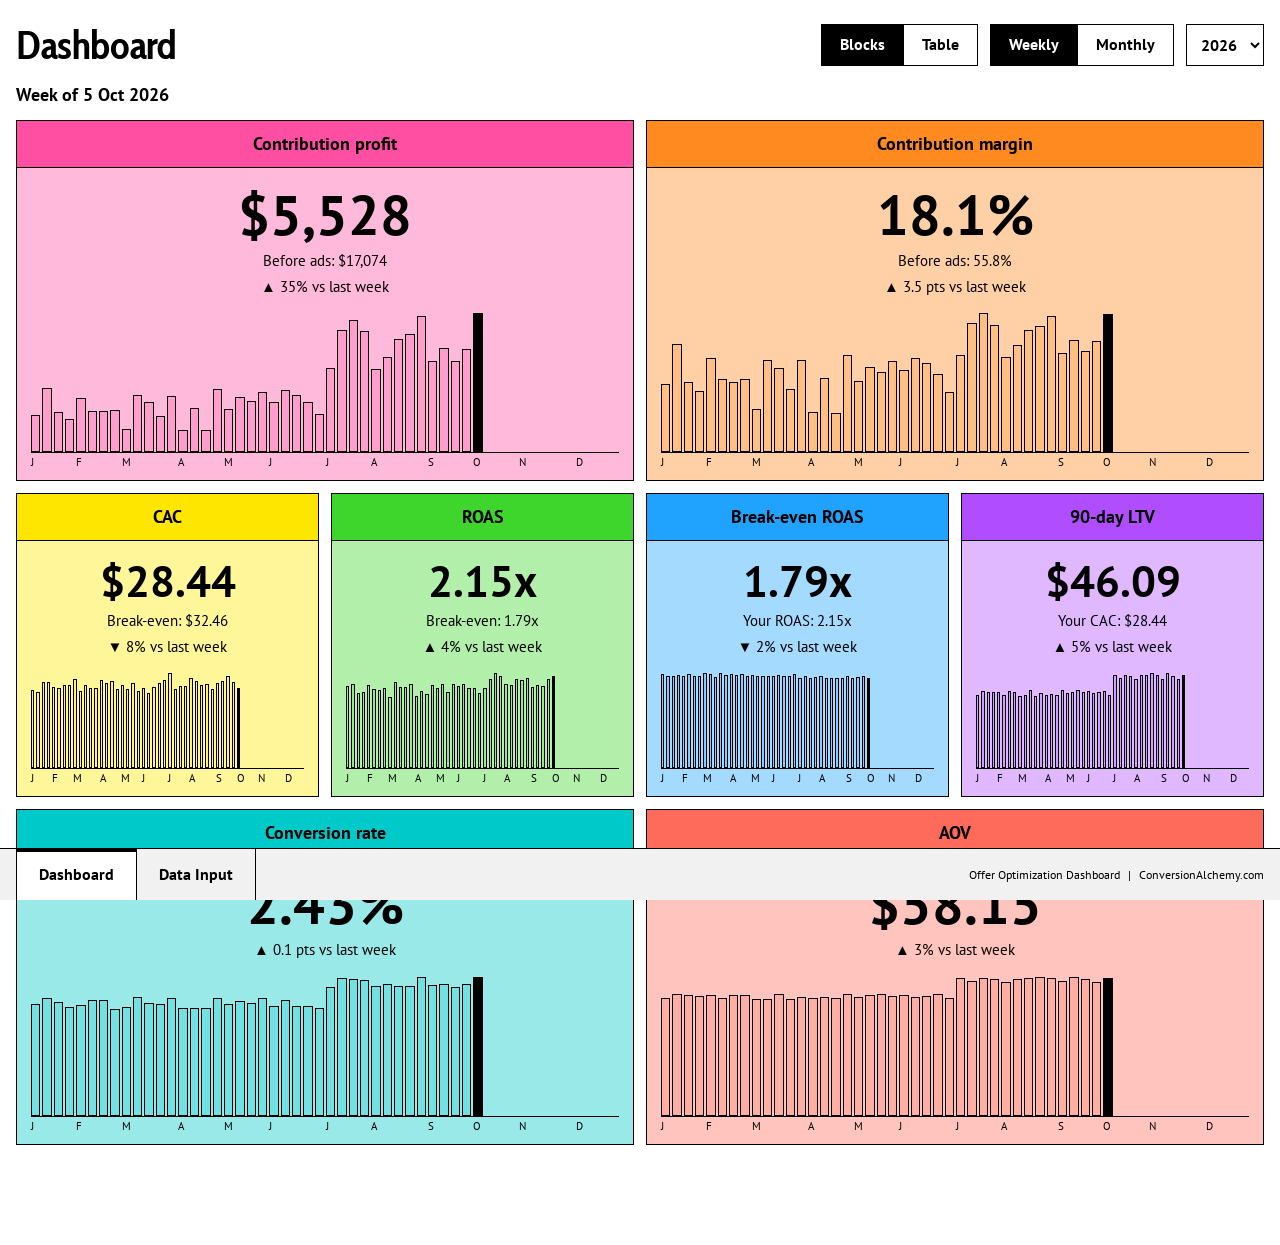
==== index.html @ a654dc60 "Add Offer Optimization Dashboard Dashboard and Data Input sheets for the six offer numbers, with Pas" ====
<!doctype html>
<html lang="en">
<head>
  <meta charset="utf-8">
  <meta name="viewport" content="width=device-width, initial-scale=1, viewport-fit=cover">
  <meta name="description" content="Track the six numbers that tell you whether your offer is working. Runs entirely in your browser.">
  <title>Offer Optimization Dashboard</title>
<link rel="preconnect" href="https://fonts.googleapis.com">
<link rel="preconnect" href="https://fonts.gstatic.com" crossorigin>
<link href="https://fonts.googleapis.com/css2?family=Cabin+Condensed:wght@700&family=PT+Sans:wght@400;700&display=swap" rel="stylesheet">
  <link rel="stylesheet" href="styles.css">
</head>
<body>

  <main>
    <section id="viewDashboard" class="view" role="tabpanel" aria-labelledby="tab-dashboard">
      <div class="page-head">
        <h2 class="page-title">Dashboard</h2>
        <div class="controls">
          <div class="segmented" role="group" aria-label="Layout">
            <button type="button" id="layoutBlocks" aria-pressed="true">Blocks</button>
            <button type="button" id="layoutTable" aria-pressed="false">Table</button>
          </div>
          <div class="segmented" role="group" aria-label="Show weeks or months">
            <button type="button" id="modeWeek" aria-pressed="true">Weekly</button>
            <button type="button" id="modeMonth" aria-pressed="false">Monthly</button>
          </div>
          <label><span class="visually-label">Year</span><select class="year-select" id="yearSelect"></select></label>
        </div>
      </div>
      <p class="period" id="periodLabel"></p>
      <div class="tiles" id="tiles"></div>
      <div class="scroll" id="monthWrap" hidden><table class="lanes" id="monthTable"></table></div>
      <div class="scroll" id="weekWrap" hidden><table class="lanes weeks" id="weekTable"></table></div>
      <div class="empty-state" id="emptyDash" hidden>No data. Add data in Data Input.</div>
    </section>

    <section id="viewInputs" class="view" role="tabpanel" aria-labelledby="tab-inputs" hidden>
      <div class="page-head">
        <h2 class="page-title">Data Input</h2>
        <div class="head-actions">
          <button class="secondary-button head-button" id="openDrive" type="button"><svg class="icon" viewBox="0 0 87.3 78" aria-hidden="true" focusable="false"><path d="m6.6 66.85 3.85 6.65c.8 1.4 1.95 2.5 3.3 3.3l13.75-23.8h-27.5c0 1.55.4 3.1 1.2 4.5z" fill="#0066da"/><path d="m43.65 25-13.75-23.8c-1.35.8-2.5 1.9-3.3 3.3l-25.4 44a9.06 9.06 0 0 0 -1.2 4.5h27.5z" fill="#00ac47"/><path d="m73.55 76.8c1.35-.8 2.5-1.9 3.3-3.3l1.6-2.75 7.65-13.25c.8-1.4 1.2-2.95 1.2-4.5h-27.502l5.852 11.5z" fill="#ea4335"/><path d="m43.65 25 13.75-23.8c-1.35-.8-2.9-1.2-4.5-1.2h-18.5c-1.6 0-3.15.45-4.5 1.2z" fill="#00832d"/><path d="m59.8 53h-32.3l-13.75 23.8c1.35.8 2.9 1.2 4.5 1.2h50.8c1.6 0 3.15-.45 4.5-1.2z" fill="#2684fc"/><path d="m73.4 26.5-12.7-22c-.8-1.4-1.95-2.5-3.3-3.3l-13.75 23.8 16.15 28h27.45c0-1.55-.4-3.1-1.2-4.5z" fill="#ffba00"/></svg><span>Save to Google Drive</span></button>
          <button class="primary-button head-button" id="openPaste" type="button">Paste From AI</button>
        </div>
      </div>
      <div class="sheet" id="sheet"><table class="inputs" id="inputTable"></table></div>
    </section>
  </main>

  <nav class="sheet-tabs" aria-label="Sheets">
    <div class="tab-list" role="tablist">
      <button type="button" role="tab" id="tab-dashboard" data-view="dashboard" aria-controls="viewDashboard">Dashboard</button>
      <button type="button" role="tab" id="tab-inputs" data-view="inputs" aria-controls="viewInputs">Data Input</button>
    </div>
    <div class="bar-right">
      <button class="text-link drive-status" id="driveStatus" type="button" hidden></button>
      <p class="brand"><span class="brand-title">Offer Optimization Dashboard</span><span class="brand-sep" aria-hidden="true">|</span><a class="text-logo" href="https://conversionalchemy.com" target="_blank" rel="noopener">ConversionAlchemy.com</a></p>
    </div>
  </nav>

  <dialog id="pasteDialog" aria-label="Paste from AI">
    <textarea id="pasteInput" rows="14" aria-label="Weekly numbers" spellcheck="false"></textarea>
    <p class="paste-error" id="pasteError" hidden></p>
    <div class="dialog-actions">
      <button class="secondary-button" id="copyPrompt" type="button">Copy Instructions For AI</button>
      <button class="text-link load-example" type="button">Load Example Data</button>
      <button class="text-link" id="resetAll" type="button">Clear All Data</button>
      <span class="dialog-spacer"></span>
      <button class="secondary-button" id="closePaste" type="button">Cancel</button>
      <button class="primary-button" id="applyPaste" type="button">Fill Weeks</button>
    </div>
  </dialog>

  <dialog id="driveDialog" aria-labelledby="driveTitle">
    <h3 class="dialog-title" id="driveTitle">Google Drive</h3>
    <p class="drive-note" id="driveSetup" hidden>Google Drive saving switches on once this tool is live on its own website and connected to Google.</p>
    <div id="driveSignedOut" hidden>
      <button class="primary-button" id="driveConnect" type="button">Connect Google Drive</button>
    </div>
    <div class="drive-in" id="driveSignedIn" hidden>
      <div class="drive-save">
        <label class="drive-name"><span>File name</span><input id="driveName" type="text" maxlength="80"></label>
        <button class="primary-button" id="driveSave" type="button">Save</button>
      </div>
      <p class="drive-list-title">Your dashboards</p>
      <ul class="drive-list" id="driveList"></ul>
    </div>
    <p class="paste-error" id="driveError" hidden></p>
    <div class="dialog-actions">
      <button class="text-link" id="driveDisconnect" type="button" hidden>Disconnect</button>
      <span class="dialog-spacer"></span>
      <button class="secondary-button" id="closeDrive" type="button">Close</button>
    </div>
  </dialog>

  <div class="toast" id="toast" role="status" aria-live="polite" hidden></div>
  <script src="app.js"></script>
</body>
</html>
---- styles.css ----
/* Layout: one wide sheet with a Google Sheets style tab bar fixed to the bottom. Sharp cells, black strokes, colour per metric. */
:root {
  --black: #000000;
  --white: #ffffff;
  --rule: #000000;
  --tabbar: #f1f1f1;
  --faint: #f6f6f6;
  --display: "Cabin Condensed", "Arial Narrow", Arial, sans-serif;
  --body: "PT Sans", Arial, sans-serif;
  --mono: "SFMono-Regular", Consolas, "Liberation Mono", Menlo, monospace;
  --bar-h: 52px;
  color-scheme: light;
}

/* metric colours, matching the six-numbers graphic */
.m-cp { --c: #ff4fa3; }
.m-cm { --c: #ff8a1f; }
.m-cac { --c: #ffe600; }
.m-becac { --c: #fff27a; }
.m-roas { --c: #3ed62c; }
.m-beroas { --c: #1fa3ff; }
.m-ltv { --c: #b04dff; }
.m-cvr { --c: #00c9c9; }
.m-aov { --c: #ff6b5a; }

* { box-sizing: border-box; border-radius: 0; }
html { background: var(--white); }
body {
  margin: 0;
  background: var(--white);
  color: var(--black);
  font-family: var(--body);
  font-size: 16px;
  line-height: 1.45;
}
body { padding-bottom: calc(var(--bar-h) + env(safe-area-inset-bottom, 0px)); }
body.dialog-open { overflow: hidden; }
button, input, textarea, select { color: var(--black); font: inherit; }
button { cursor: pointer; }
[hidden] { display: none !important; }
p { margin: 0; }

main { width: 100%; max-width: 1400px; margin: 0 auto; display: grid; gap: 28px; padding-block: 24px 48px; padding-left: max(16px, env(safe-area-inset-left, 0px)); padding-right: max(16px, env(safe-area-inset-right, 0px)); }
body.on-inputs main { max-width: none; padding-block: 20px 0; }

/* ---------- page heads ---------- */
.page-head { display: flex; flex-wrap: wrap; align-items: center; justify-content: space-between; gap: 12px; min-height: 42px; margin-bottom: 16px; }
.page-title { margin: 0; font-family: var(--display); font-size: 40px; font-weight: 700; letter-spacing: -0.01em; line-height: 1; }
.head-actions { display: flex; gap: 10px; }
.head-button { display: inline-flex; align-items: center; justify-content: center; gap: 8px; height: 42px; padding: 0 22px; font-weight: 700; line-height: 1; }

/* ---------- sheet tabs, pinned to the bottom ---------- */
.sheet-tabs {
  position: fixed; left: 0; right: 0; bottom: 0; z-index: 10;
  display: flex; align-items: stretch; justify-content: space-between; gap: 16px;
  height: calc(var(--bar-h) + env(safe-area-inset-bottom, 0px));
  padding: 0 max(16px, env(safe-area-inset-right, 0px)) env(safe-area-inset-bottom, 0px) max(16px, env(safe-area-inset-left, 0px));
  border-top: 1px solid var(--black); background: var(--tabbar);
}
.tab-list { display: flex; align-items: stretch; flex-shrink: 0; }
.tab-list button { padding: 0 22px; border: 0; border-right: 1px solid var(--black); background: transparent; font-weight: 700; white-space: nowrap; }
.tab-list button:first-child { border-left: 1px solid var(--black); }
.tab-list button[aria-selected="true"] { background: var(--white); box-shadow: inset 0 3px 0 var(--black); }
.tab-list button:hover { background: var(--white); }
.bar-right { display: flex; align-items: center; gap: 20px; min-width: 0; }
.drive-status { font-size: 12px; white-space: nowrap; }
.brand { display: flex; align-items: center; justify-content: flex-end; gap: 8px; min-width: 0; font-size: 12px; white-space: nowrap; }
.brand-title { overflow: hidden; text-overflow: ellipsis; }
.text-logo { color: var(--black); font-size: 12px; text-decoration: none; }
.text-logo:hover { text-decoration: underline; }
.view { min-width: 0; }
.scroll { overflow-x: scroll; min-width: 0; -webkit-overflow-scrolling: touch; }
.visually-label { position: absolute; width: 1px; height: 1px; overflow: hidden; clip-path: inset(50%); white-space: nowrap; }
:focus-visible { outline: 2px solid var(--black); outline-offset: 2px; }

/* ---------- dashboard ---------- */
.period { margin-bottom: 12px; font-size: 18px; font-weight: 700; }
.controls { display: flex; flex-wrap: wrap; align-items: center; gap: 12px; }
.year-select { height: 42px; padding: 0 10px; border: 1px solid var(--black); background: var(--white); font-weight: 700; }
.segmented { display: inline-flex; border: 1px solid var(--black); }
.segmented button { height: 40px; padding: 0 18px; border: 0; background: var(--white); font-weight: 700; }
.segmented button + button { border-left: 1px solid var(--black); }
.segmented button[aria-pressed="true"] { background: var(--black); color: var(--white); }

.tiles { display: grid; grid-template-columns: repeat(4, minmax(0, 1fr)); gap: 12px; }
.tile { display: grid; grid-template-rows: auto 1fr; min-width: 0; border: 1px solid var(--black); background: color-mix(in srgb, var(--c) 40%, var(--white)); }
.tile.wide { grid-column: span 2; }
.tile-head { margin: 0; padding: 10px 12px; border-bottom: 1px solid var(--black); background: var(--c); font-size: 18px; font-weight: 700; text-align: center; }
.tile-body { display: grid; gap: 4px; align-content: start; padding: 16px 14px 12px; text-align: center; font-variant-numeric: tabular-nums; }
.tile-value { font-size: 44px; font-weight: 700; line-height: 1.1; }
.tile.wide .tile-value { font-size: 56px; }
.tile-limit { font-size: 15px; }
.tile-status { font-size: 15px; font-weight: 700; }
.tile-change { font-size: 15px; }

/* bar chart */
.chart { position: relative; display: grid; gap: 4px; margin-top: 12px; }
.bars { position: relative; display: flex; align-items: stretch; gap: 2px; height: 96px; border-bottom: 1px solid var(--black); }
.tile.wide .bars { height: 140px; }
.bar { position: relative; flex: 1 1 0; min-width: 0; padding: 0; border: 0; background: transparent; }
.bar span { position: absolute; left: 0; right: 0; bottom: var(--b, 0%); height: var(--h, 0%); background: color-mix(in srgb, var(--c) 55%, var(--white)); border: 1px solid var(--black); }
.bar.selected span { background: var(--black); }
.bar:hover span { background: var(--c); }
.bar.selected:hover span { background: var(--black); }
.bar:disabled { cursor: default; }
.bar:disabled span { display: none; }
.zero { position: absolute; left: 0; right: 0; height: 0; border-top: 1px dashed var(--black); pointer-events: none; }
.axis { display: flex; gap: 2px; font-size: 11px; line-height: 1; text-align: left; }
.axis span { flex: 1 1 0; min-width: 0; overflow: visible; white-space: nowrap; }

.empty-state { display: grid; justify-items: center; gap: 16px; padding: 40px 24px; border: 1px dashed var(--black); text-align: center; }
.empty-actions { display: flex; flex-wrap: wrap; justify-content: center; gap: 10px; }

/* ---------- monthly + weekly lanes ---------- */
.lanes { border-collapse: collapse; font-variant-numeric: tabular-nums; }
.lanes th, .lanes td { border: 1px solid var(--rule); }
.lanes thead th { height: 48px; padding: 0 6px; background: var(--white); font-size: 13px; font-weight: 700; text-align: center; white-space: nowrap; }
.lanes thead th small { display: block; font-weight: 400; font-size: 11px; }
.lanes th.lane { position: sticky; left: 0; z-index: 1; min-width: 180px; height: 46px; padding: 0 12px; background: var(--c); font-size: 15px; font-weight: 700; text-align: left; white-space: nowrap; }
.lanes thead th.corner { position: sticky; left: 0; z-index: 1; background: var(--white); }
.lanes td { min-width: 92px; height: 46px; padding: 0 8px; background: color-mix(in srgb, var(--c) var(--a, 40%), var(--white)); font-size: 15px; font-weight: 700; text-align: center; white-space: nowrap; }
.lanes td.empty { background: var(--white); font-weight: 400; }
.lanes td.flag::before { content: "\25CF"; margin-right: 5px; font-size: 10px; vertical-align: 2px; }
.lanes td.year, .lanes thead th.year-head { background: var(--black); color: var(--white); min-width: 124px; padding: 0 12px; }
.weeks td { min-width: 78px; padding: 0 6px; font-size: 13px; }
.lanes td:hover { background: #f2f2f2; text-decoration: underline; }
.lanes td.year:hover { background: #2a2a2a; }

/* ---------- inputs (spreadsheet) ---------- */
.text-link { padding: 0; border: 0; background: transparent; font-weight: 700; text-decoration: none; }
.text-link:hover { text-decoration: underline; }
.sheet { height: calc(100dvh - 20px - 58px - var(--bar-h) - 16px - env(safe-area-inset-top, 0px) - env(safe-area-inset-bottom, 0px)); overflow: auto; }
.inputs { border-collapse: separate; border-spacing: 0; font-variant-numeric: tabular-nums; font-size: 13px; line-height: 1; }
.inputs th, .inputs td { height: 25px; border-right: 1px solid var(--rule); border-bottom: 1px solid var(--rule); white-space: nowrap; }
.inputs tr > :first-child { border-left: 1px solid var(--rule); }
.inputs thead tr:first-child > * { border-top: 1px solid var(--rule); }
.inputs thead th { position: sticky; z-index: 2; padding: 0 6px; background: var(--white); font-weight: 700; text-align: left; }
.inputs thead tr.letters th { top: 0; height: 22px; background: var(--faint); font-weight: 400; font-size: 12px; text-align: center; }
.inputs thead tr.names th { top: 22px; background: var(--black); color: var(--white); }
.inputs thead tr.names th[data-full]:nth-last-child(-n+4):hover::after { left: auto; right: 0; }
.inputs thead tr.names th[data-full]:hover::after { content: attr(data-full); position: absolute; top: calc(100% + 4px); left: 0; z-index: 9; padding: 6px 8px; background: var(--black); color: var(--white); font-weight: 400; white-space: nowrap; }
.inputs .rownum { position: sticky; left: 0; z-index: 1; width: 44px; min-width: 44px; padding: 0 6px; background: var(--faint); font-weight: 400; font-size: 12px; text-align: center; }
.inputs .week { position: sticky; left: 44px; z-index: 1; min-width: 200px; padding: 0 8px; background: var(--white); font-weight: 700; text-align: left; }
.inputs .week span { margin-left: 8px; font-weight: 400; }
.inputs thead .rownum, .inputs thead .week { z-index: 3; }
.inputs thead tr.names .rownum { background: var(--faint); color: var(--black); }
.inputs thead tr.names .week { background: var(--black); color: var(--white); }
.inputs .field-col { width: 96px; min-width: 96px; max-width: 96px; }
.inputs td { padding: 0; background: var(--white); }
.inputs td input { display: block; width: 100%; height: 24px; padding: 0 6px; border: 0; background: transparent; font-size: 13px; text-align: right; }
.inputs td:hover { background: #f2f2f2; }
.inputs td:hover input { text-decoration: underline; }
.inputs td input:focus { outline: 2px solid var(--black); outline-offset: -2px; background: var(--white); text-decoration: none; }
.inputs tr.future .week, .inputs tr.future td { background: var(--faint); }
.inputs tr.future td:hover { background: #ebebeb; }
.inputs tr.year-start .week, .inputs tr.year-start td, .inputs tr.year-start .rownum { border-top: 2px solid var(--black); }
input::-webkit-outer-spin-button, input::-webkit-inner-spin-button { -webkit-appearance: none; margin: 0; }
input[type="number"] { -moz-appearance: textfield; }
::placeholder { color: #b5b5b5; opacity: 1; }

/* ---------- dialog ---------- */
.primary-button { padding: 12px 20px; border: 1px solid var(--black); background: var(--black); color: var(--white); }
.secondary-button { padding: 12px 20px; border: 1px solid var(--black); background: var(--white); }
.primary-button:hover, .secondary-button:hover { text-decoration: underline; }
dialog { width: min(960px, calc(100vw - 32px)); padding: 25px; border: 1px solid var(--black); background: var(--white); color: var(--black); box-shadow: 0 6px 14px rgba(0, 0, 0, 0.26); }
dialog::backdrop { background: transparent; }
dialog textarea { width: 100%; min-height: 280px; margin-bottom: 16px; padding: 12px; border: 1px solid var(--black); background: var(--white); font-family: var(--mono); font-size: 13px; line-height: 1.5; white-space: pre; overflow-x: auto; }
.paste-error { margin: 0 0 16px; font-weight: 700; }
dialog .text-link { padding: 12px 4px; }
.dialog-actions { display: flex; flex-wrap: wrap; align-items: center; gap: 12px; }
.dialog-spacer { flex: 1 1 auto; }
#driveDialog { width: min(560px, calc(100vw - 32px)); }
.dialog-title { margin: 0 0 16px; font-family: var(--display); font-size: 28px; line-height: 1.1; }
.drive-note { margin-bottom: 16px; }
#driveSignedOut { margin-bottom: 16px; }
.drive-in { display: grid; gap: 16px; margin-bottom: 16px; }
.drive-save { display: flex; align-items: end; gap: 10px; }
.drive-name { display: grid; flex: 1 1 auto; gap: 6px; font-weight: 700; }
.drive-name input { height: 44px; padding: 0 12px; border: 1px solid var(--black); background: var(--white); font-weight: 400; }
.drive-save .primary-button { height: 44px; padding: 0 24px; }
.drive-list-title { font-weight: 700; }
.drive-list { display: grid; max-height: 260px; margin: 0; padding: 0; overflow-y: auto; border: 1px solid var(--black); list-style: none; }
.drive-list li { display: flex; align-items: center; justify-content: space-between; gap: 12px; padding: 10px 12px; border-bottom: 1px solid var(--black); }
.drive-list li:last-child { border-bottom: 0; }
.drive-list li:hover { background: #f2f2f2; }
.drive-list li.current { font-weight: 700; }
.drive-list small { display: block; font-weight: 400; font-size: 12px; }
.drive-list .empty { justify-content: center; }

.toast { position: fixed; left: 50%; bottom: calc(var(--bar-h) + 16px + env(safe-area-inset-bottom, 0px)); transform: translateX(-50%); max-width: calc(100vw - 32px); padding: 10px 16px; background: var(--black); color: var(--white); font-size: 14px; font-weight: 700; z-index: 20; }

@media (max-width: 1080px) {
  .tiles { grid-template-columns: repeat(2, minmax(0, 1fr)); }
}
@media (max-width: 640px) {
  .page-title { font-size: 30px; }
  .brand-title, .brand-sep { display: none; }
  .head-actions { width: 100%; }
  .head-button { flex: 1 1 0; padding: 0 12px; }
  .tiles { grid-template-columns: minmax(0, 1fr); }
  .tile.wide { grid-column: auto; }
  .tile-value, .tile.wide .tile-value { font-size: 40px; }
  .lanes th.lane { min-width: 128px; font-size: 13px; padding: 8px; }
  .tab-list button { padding: 0 12px; }
  .text-logo { display: none; }
  .dialog-spacer { display: none; }
}

/* hover underline on every link and button, like the calculator */
.icon { width: 18px; height: 16px; flex: 0 0 auto; }
.tab-list button:hover, .segmented button:hover, .drive-status:hover, .drive-list button:hover { text-decoration: underline; }
.danger { color: #8b0000; }
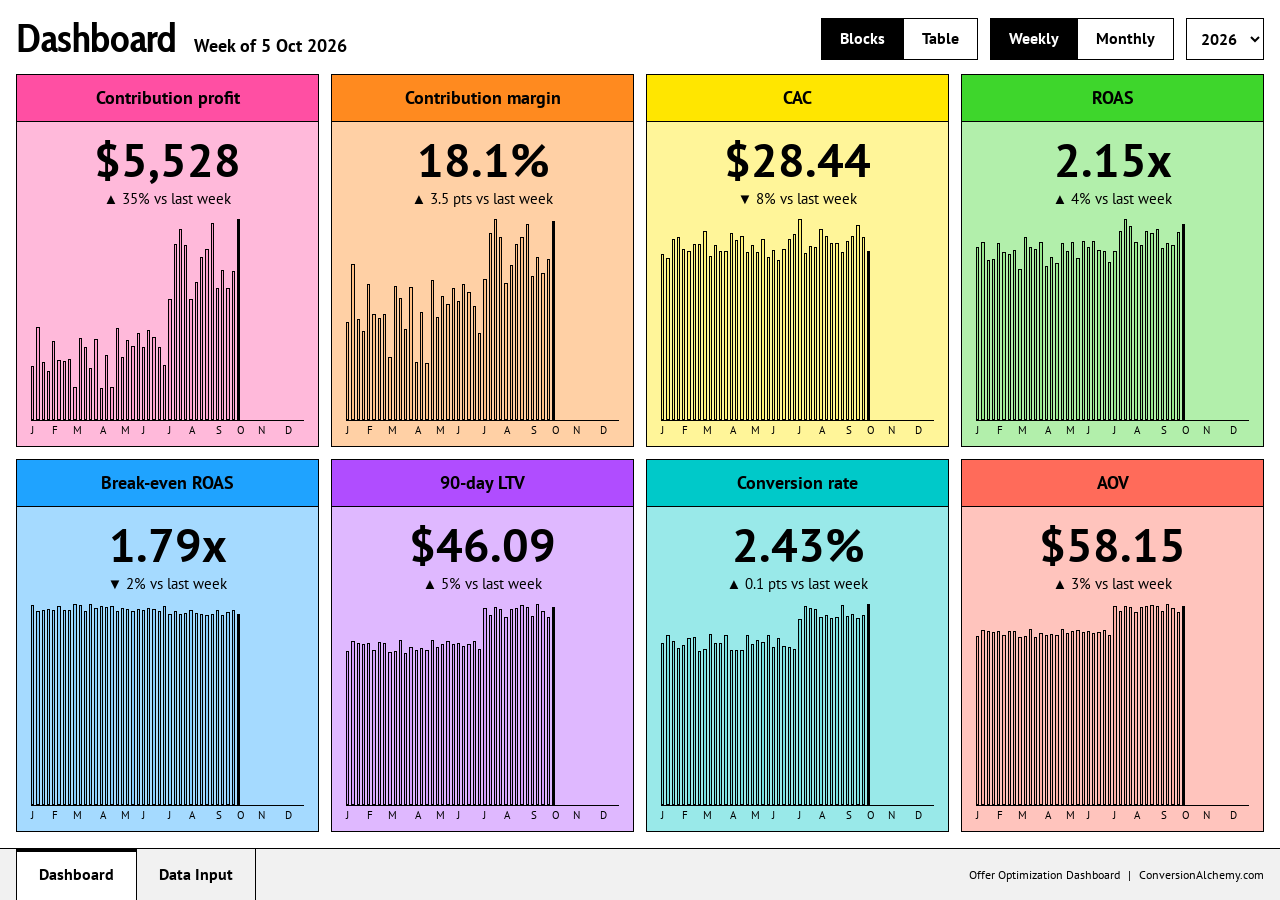
==== commit 88e0d5b4: "Fit the dashboard to one screen with eight equal blocks Drops the limit and status lines under each " ====
--- a/index.html
+++ b/index.html
@@ -15,7 +15,10 @@
   <main>
     <section id="viewDashboard" class="view" role="tabpanel" aria-labelledby="tab-dashboard">
       <div class="page-head">
-        <h2 class="page-title">Dashboard</h2>
+        <div class="title-group">
+          <h2 class="page-title">Dashboard</h2>
+          <p class="period" id="periodLabel"></p>
+        </div>
         <div class="controls">
           <div class="segmented" role="group" aria-label="Layout">
             <button type="button" id="layoutBlocks" aria-pressed="true">Blocks</button>
@@ -28,7 +31,6 @@
           <label><span class="visually-label">Year</span><select class="year-select" id="yearSelect"></select></label>
         </div>
       </div>
-      <p class="period" id="periodLabel"></p>
       <div class="tiles" id="tiles"></div>
       <div class="scroll" id="monthWrap" hidden><table class="lanes" id="monthTable"></table></div>
       <div class="scroll" id="weekWrap" hidden><table class="lanes weeks" id="weekTable"></table></div>
--- a/styles.css
+++ b/styles.css
@@ -40,11 +40,11 @@
 [hidden] { display: none !important; }
 p { margin: 0; }
 
-main { width: 100%; max-width: 1400px; margin: 0 auto; display: grid; gap: 28px; padding-block: 24px 48px; padding-left: max(16px, env(safe-area-inset-left, 0px)); padding-right: max(16px, env(safe-area-inset-right, 0px)); }
+main { width: 100%; margin: 0; display: grid; gap: 28px; padding-block: 24px 48px; padding-left: max(16px, env(safe-area-inset-left, 0px)); padding-right: max(16px, env(safe-area-inset-right, 0px)); }
 body.on-inputs main { max-width: none; padding-block: 20px 0; }
 
 /* ---------- page heads ---------- */
-.page-head { display: flex; flex-wrap: wrap; align-items: center; justify-content: space-between; gap: 12px; min-height: 42px; margin-bottom: 16px; }
+.page-head { display: flex; flex-wrap: wrap; align-items: center; justify-content: space-between; gap: 12px; min-height: 42px; margin-bottom: 14px; }
 .page-title { margin: 0; font-family: var(--display); font-size: 40px; font-weight: 700; letter-spacing: -0.01em; line-height: 1; }
 .head-actions { display: flex; gap: 10px; }
 .head-button { display: inline-flex; align-items: center; justify-content: center; gap: 8px; height: 42px; padding: 0 22px; font-weight: 700; line-height: 1; }
@@ -74,7 +74,8 @@
 :focus-visible { outline: 2px solid var(--black); outline-offset: 2px; }
 
 /* ---------- dashboard ---------- */
-.period { margin-bottom: 12px; font-size: 18px; font-weight: 700; }
+.title-group { display: flex; flex-wrap: wrap; align-items: baseline; gap: 6px 18px; min-width: 0; }
+.period { font-size: 18px; font-weight: 700; }
 .controls { display: flex; flex-wrap: wrap; align-items: center; gap: 12px; }
 .year-select { height: 42px; padding: 0 10px; border: 1px solid var(--black); background: var(--white); font-weight: 700; }
 .segmented { display: inline-flex; border: 1px solid var(--black); }
@@ -82,21 +83,20 @@
 .segmented button + button { border-left: 1px solid var(--black); }
 .segmented button[aria-pressed="true"] { background: var(--black); color: var(--white); }
 
-.tiles { display: grid; grid-template-columns: repeat(4, minmax(0, 1fr)); gap: 12px; }
-.tile { display: grid; grid-template-rows: auto 1fr; min-width: 0; border: 1px solid var(--black); background: color-mix(in srgb, var(--c) 40%, var(--white)); }
-.tile.wide { grid-column: span 2; }
+/* the dashboard fills the screen above the tab bar: 4 equal blocks across, 2 down */
+body.on-dash main { display: flex; flex-direction: column; gap: 0; height: calc(100dvh - var(--bar-h) - env(safe-area-inset-top, 0px) - env(safe-area-inset-bottom, 0px)); padding-block: 18px 16px; }
+#viewDashboard { display: flex; flex-direction: column; flex: 1 1 auto; min-height: 0; }
+#viewDashboard > .scroll { flex: 1 1 auto; min-height: 0; overflow: auto; }
+.tiles { flex: 1 1 auto; min-height: 460px; display: grid; grid-template-columns: repeat(4, minmax(0, 1fr)); grid-template-rows: repeat(2, minmax(0, 1fr)); gap: 12px; }
+.tile { display: flex; flex-direction: column; min-width: 0; min-height: 0; border: 1px solid var(--black); background: color-mix(in srgb, var(--c) 40%, var(--white)); }
 .tile-head { margin: 0; padding: 10px 12px; border-bottom: 1px solid var(--black); background: var(--c); font-size: 18px; font-weight: 700; text-align: center; }
-.tile-body { display: grid; gap: 4px; align-content: start; padding: 16px 14px 12px; text-align: center; font-variant-numeric: tabular-nums; }
-.tile-value { font-size: 44px; font-weight: 700; line-height: 1.1; }
-.tile.wide .tile-value { font-size: 56px; }
-.tile-limit { font-size: 15px; }
-.tile-status { font-size: 15px; font-weight: 700; }
+.tile-body { display: flex; flex: 1 1 auto; flex-direction: column; gap: 2px; min-height: 0; padding: 12px 14px 10px; text-align: center; font-variant-numeric: tabular-nums; }
+.tile-value { font-size: clamp(30px, 5.2vh, 56px); font-weight: 700; line-height: 1.1; }
 .tile-change { font-size: 15px; }
 
 /* bar chart */
-.chart { position: relative; display: grid; gap: 4px; margin-top: 12px; }
-.bars { position: relative; display: flex; align-items: stretch; gap: 2px; height: 96px; border-bottom: 1px solid var(--black); }
-.tile.wide .bars { height: 140px; }
+.chart { position: relative; display: flex; flex: 1 1 auto; flex-direction: column; gap: 4px; min-height: 56px; margin-top: 8px; }
+.bars { position: relative; display: flex; flex: 1 1 auto; align-items: stretch; gap: 2px; min-height: 0; border-bottom: 1px solid var(--black); }
 .bar { position: relative; flex: 1 1 0; min-width: 0; padding: 0; border: 0; background: transparent; }
 .bar span { position: absolute; left: 0; right: 0; bottom: var(--b, 0%); height: var(--h, 0%); background: color-mix(in srgb, var(--c) 55%, var(--white)); border: 1px solid var(--black); }
 .bar.selected span { background: var(--black); }
@@ -130,7 +130,7 @@
 .text-link { padding: 0; border: 0; background: transparent; font-weight: 700; text-decoration: none; }
 .text-link:hover { text-decoration: underline; }
 .sheet { height: calc(100dvh - 20px - 58px - var(--bar-h) - 16px - env(safe-area-inset-top, 0px) - env(safe-area-inset-bottom, 0px)); overflow: auto; }
-.inputs { border-collapse: separate; border-spacing: 0; font-variant-numeric: tabular-nums; font-size: 13px; line-height: 1; }
+.inputs { width: 100%; border-collapse: separate; border-spacing: 0; font-variant-numeric: tabular-nums; font-size: 13px; line-height: 1; }
 .inputs th, .inputs td { height: 25px; border-right: 1px solid var(--rule); border-bottom: 1px solid var(--rule); white-space: nowrap; }
 .inputs tr > :first-child { border-left: 1px solid var(--rule); }
 .inputs thead tr:first-child > * { border-top: 1px solid var(--rule); }
@@ -140,12 +140,12 @@
 .inputs thead tr.names th[data-full]:nth-last-child(-n+4):hover::after { left: auto; right: 0; }
 .inputs thead tr.names th[data-full]:hover::after { content: attr(data-full); position: absolute; top: calc(100% + 4px); left: 0; z-index: 9; padding: 6px 8px; background: var(--black); color: var(--white); font-weight: 400; white-space: nowrap; }
 .inputs .rownum { position: sticky; left: 0; z-index: 1; width: 44px; min-width: 44px; padding: 0 6px; background: var(--faint); font-weight: 400; font-size: 12px; text-align: center; }
-.inputs .week { position: sticky; left: 44px; z-index: 1; min-width: 200px; padding: 0 8px; background: var(--white); font-weight: 700; text-align: left; }
+.inputs .week { position: sticky; left: 44px; z-index: 1; width: 200px; min-width: 200px; padding: 0 8px; background: var(--white); font-weight: 700; text-align: left; }
 .inputs .week span { margin-left: 8px; font-weight: 400; }
 .inputs thead .rownum, .inputs thead .week { z-index: 3; }
 .inputs thead tr.names .rownum { background: var(--faint); color: var(--black); }
 .inputs thead tr.names .week { background: var(--black); color: var(--white); }
-.inputs .field-col { width: 96px; min-width: 96px; max-width: 96px; }
+.inputs .field-col { min-width: 96px; }
 .inputs td { padding: 0; background: var(--white); }
 .inputs td input { display: block; width: 100%; height: 24px; padding: 0 6px; border: 0; background: transparent; font-size: 13px; text-align: right; }
 .inputs td:hover { background: #f2f2f2; }
@@ -189,8 +189,9 @@
 
 .toast { position: fixed; left: 50%; bottom: calc(var(--bar-h) + 16px + env(safe-area-inset-bottom, 0px)); transform: translateX(-50%); max-width: calc(100vw - 32px); padding: 10px 16px; background: var(--black); color: var(--white); font-size: 14px; font-weight: 700; z-index: 20; }
 
-@media (max-width: 1080px) {
-  .tiles { grid-template-columns: repeat(2, minmax(0, 1fr)); }
+@media (max-width: 1080px), (max-height: 560px) {
+  body.on-dash main { height: auto; padding-block: 18px 32px; }
+  .tiles { flex: none; min-height: 0; grid-template-columns: repeat(2, minmax(0, 1fr)); grid-template-rows: none; grid-auto-rows: 280px; }
 }
 @media (max-width: 640px) {
   .page-title { font-size: 30px; }
@@ -198,8 +199,7 @@
   .head-actions { width: 100%; }
   .head-button { flex: 1 1 0; padding: 0 12px; }
   .tiles { grid-template-columns: minmax(0, 1fr); }
-  .tile.wide { grid-column: auto; }
-  .tile-value, .tile.wide .tile-value { font-size: 40px; }
+  .tile-value { font-size: 40px; }
   .lanes th.lane { min-width: 128px; font-size: 13px; padding: 8px; }
   .tab-list button { padding: 0 12px; }
   .text-logo { display: none; }
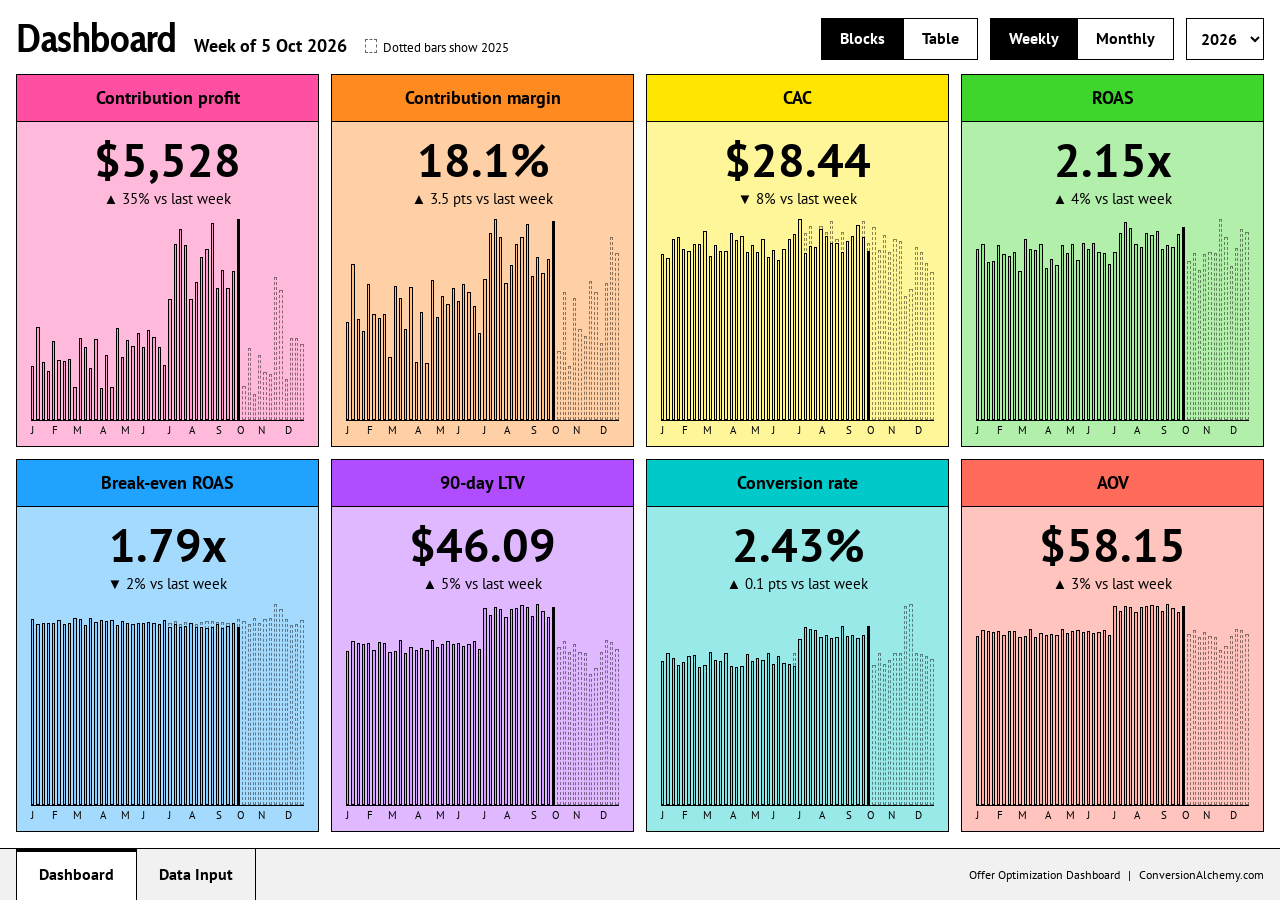
==== commit 4538dd17: "Show last year as dotted bars and add instant hover values Co-Authored-By: Claude Opus 5.5 <noreply@" ====
--- a/index.html
+++ b/index.html
@@ -18,6 +18,7 @@
         <div class="title-group">
           <h2 class="page-title">Dashboard</h2>
           <p class="period" id="periodLabel"></p>
+          <p class="ghost-key" id="ghostKey" hidden></p>
         </div>
         <div class="controls">
           <div class="segmented" role="group" aria-label="Layout">
--- a/styles.css
+++ b/styles.css
@@ -102,8 +102,16 @@
 .bar.selected span { background: var(--black); }
 .bar:hover span { background: var(--c); }
 .bar.selected:hover span { background: var(--black); }
-.bar:disabled { cursor: default; }
-.bar:disabled span { display: none; }
+.bar.no-data { cursor: default; }
+.bar.no-data span { display: none; }
+.bar .ghost { position: absolute; left: 0; right: 0; bottom: var(--b, 0%); height: var(--h, 0%); border: 1px dashed var(--black); opacity: 0.45; pointer-events: none; }
+.bar:hover { background: rgba(0, 0, 0, 0.06); }
+.bar.no-data:hover { background: transparent; }
+.ghost-key { font-size: 13px; }
+.ghost-key::before { content: ""; display: inline-block; width: 10px; height: 12px; margin-right: 6px; border: 1px dashed var(--black); opacity: 0.6; vertical-align: -1px; }
+.chart-tip { position: fixed; z-index: 30; display: grid; gap: 1px; padding: 7px 10px; background: var(--black); color: var(--white); font-size: 12px; line-height: 1.3; white-space: nowrap; pointer-events: none; }
+.tip-value { font-size: 15px; }
+.tip-ghost { opacity: 0.75; }
 .zero { position: absolute; left: 0; right: 0; height: 0; border-top: 1px dashed var(--black); pointer-events: none; }
 .axis { display: flex; gap: 2px; font-size: 11px; line-height: 1; text-align: left; }
 .axis span { flex: 1 1 0; min-width: 0; overflow: visible; white-space: nowrap; }
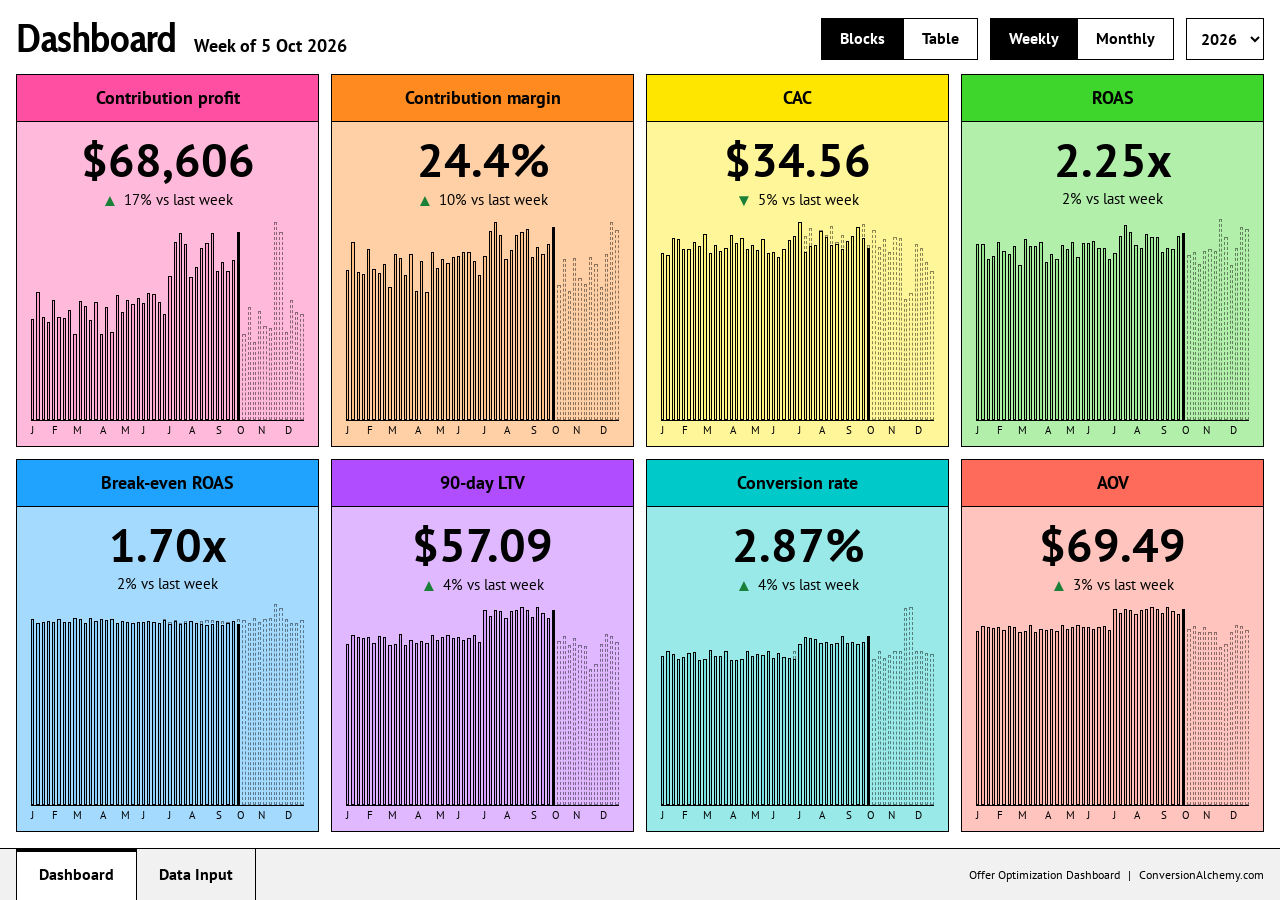
==== commit 5e2a04a3: "Add Conversion Alchemy favicon Co-Authored-By: Claude Opus 5.5 <noreply@anthropic.com> Claude-Sessio" ====
--- a/index.html
+++ b/index.html
@@ -2,6 +2,7 @@
 <html lang="en">
 <head>
   <meta charset="utf-8">
+  <link rel="icon" type="image/png" href="https://conversionalchemy.b-cdn.net/favicon.png">
   <meta name="viewport" content="width=device-width, initial-scale=1, viewport-fit=cover">
   <meta name="description" content="Track the six numbers that tell you whether your offer is working. Runs entirely in your browser.">
   <title>Offer Optimization Dashboard</title>
@@ -42,7 +43,22 @@
       <div class="page-head">
         <h2 class="page-title">Data Input</h2>
         <div class="head-actions">
-          <button class="secondary-button head-button" id="openDrive" type="button"><svg class="icon" viewBox="0 0 87.3 78" aria-hidden="true" focusable="false"><path d="m6.6 66.85 3.85 6.65c.8 1.4 1.95 2.5 3.3 3.3l13.75-23.8h-27.5c0 1.55.4 3.1 1.2 4.5z" fill="#0066da"/><path d="m43.65 25-13.75-23.8c-1.35.8-2.5 1.9-3.3 3.3l-25.4 44a9.06 9.06 0 0 0 -1.2 4.5h27.5z" fill="#00ac47"/><path d="m73.55 76.8c1.35-.8 2.5-1.9 3.3-3.3l1.6-2.75 7.65-13.25c.8-1.4 1.2-2.95 1.2-4.5h-27.502l5.852 11.5z" fill="#ea4335"/><path d="m43.65 25 13.75-23.8c-1.35-.8-2.9-1.2-4.5-1.2h-18.5c-1.6 0-3.15.45-4.5 1.2z" fill="#00832d"/><path d="m59.8 53h-32.3l-13.75 23.8c1.35.8 2.9 1.2 4.5 1.2h50.8c1.6 0 3.15-.45 4.5-1.2z" fill="#2684fc"/><path d="m73.4 26.5-12.7-22c-.8-1.4-1.95-2.5-3.3-3.3l-13.75 23.8 16.15 28h27.45c0-1.55-.4-3.1-1.2-4.5z" fill="#ffba00"/></svg><span>Save to Google Drive</span></button>
+          <div class="menu-wrap">
+            <button class="secondary-button head-button" id="driveMenuBtn" type="button" aria-haspopup="menu" aria-expanded="false" aria-controls="driveMenu"><svg class="icon" viewBox="0 0 87.3 78" aria-hidden="true" focusable="false"><path d="m6.6 66.85 3.85 6.65c.8 1.4 1.95 2.5 3.3 3.3l13.75-23.8h-27.5c0 1.55.4 3.1 1.2 4.5z" fill="#0066da"/><path d="m43.65 25-13.75-23.8c-1.35.8-2.5 1.9-3.3 3.3l-25.4 44a9.06 9.06 0 0 0 -1.2 4.5h27.5z" fill="#00ac47"/><path d="m73.55 76.8c1.35-.8 2.5-1.9 3.3-3.3l1.6-2.75 7.65-13.25c.8-1.4 1.2-2.95 1.2-4.5h-27.502l5.852 11.5z" fill="#ea4335"/><path d="m43.65 25 13.75-23.8c-1.35-.8-2.9-1.2-4.5-1.2h-18.5c-1.6 0-3.15.45-4.5 1.2z" fill="#00832d"/><path d="m59.8 53h-32.3l-13.75 23.8c1.35.8 2.9 1.2 4.5 1.2h50.8c1.6 0 3.15-.45 4.5-1.2z" fill="#2684fc"/><path d="m73.4 26.5-12.7-22c-.8-1.4-1.95-2.5-3.3-3.3l-13.75 23.8 16.15 28h27.45c0-1.55-.4-3.1-1.2-4.5z" fill="#ffba00"/></svg><span>Google Drive</span><span class="caret" aria-hidden="true">&#9662;</span></button>
+            <div class="menu" id="driveMenu" role="menu" aria-label="Google Drive" hidden>
+              <button class="menu-item" id="mSave" type="button" role="menuitem"><span class="label">Save</span><kbd id="mSaveKey"></kbd></button>
+              <button class="menu-item" id="mSaveAs" type="button" role="menuitem"><span class="label">Save As&hellip;</span></button>
+              <div class="sep"></div>
+              <button class="menu-item" id="mOpen" type="button" role="menuitem"><span class="label">Open&hellip;</span></button>
+              <div class="has-sub" id="mRecentWrap">
+                <button class="menu-item" id="mRecent" type="button" role="menuitem" aria-haspopup="menu"><span class="label">Open Recent</span><span class="chev" aria-hidden="true">&#8250;</span></button>
+                <div class="submenu" id="recentMenu" role="menu" aria-label="Open Recent"></div>
+              </div>
+              <div class="sep"></div>
+              <button class="menu-item" id="mNew" type="button" role="menuitem"><span class="label">New Dashboard</span></button>
+              <button class="menu-item" id="mDisconnect" type="button" role="menuitem" hidden><span class="label">Disconnect Google Drive</span></button>
+            </div>
+          </div>
           <button class="primary-button head-button" id="openPaste" type="button">Paste From AI</button>
         </div>
       </div>
@@ -74,25 +90,34 @@
     </div>
   </dialog>
 
-  <dialog id="driveDialog" aria-labelledby="driveTitle">
-    <h3 class="dialog-title" id="driveTitle">Google Drive</h3>
-    <p class="drive-note" id="driveSetup" hidden>Google Drive saving switches on once this tool is live on its own website and connected to Google.</p>
-    <div id="driveSignedOut" hidden>
-      <button class="primary-button" id="driveConnect" type="button">Connect Google Drive</button>
+  <dialog id="saveDialog" aria-labelledby="saveTitle">
+    <h3 class="dialog-title" id="saveTitle">Save to Google Drive</h3>
+    <label class="drive-name"><span>File name</span><input id="saveName" type="text" maxlength="80"></label>
+    <p class="paste-error drive-error" id="saveError" hidden></p>
+    <div class="dialog-actions">
+      <span class="dialog-spacer"></span>
+      <button class="secondary-button" id="saveCancel" type="button">Cancel</button>
+      <button class="primary-button" id="saveGo" type="button">Save</button>
     </div>
-    <div class="drive-in" id="driveSignedIn" hidden>
-      <div class="drive-save">
-        <label class="drive-name"><span>File name</span><input id="driveName" type="text" maxlength="80"></label>
-        <button class="primary-button" id="driveSave" type="button">Save</button>
-      </div>
-      <p class="drive-list-title">Your dashboards</p>
-      <ul class="drive-list" id="driveList"></ul>
+  </dialog>
+
+  <dialog id="openDialog" aria-labelledby="openTitle">
+    <h3 class="dialog-title" id="openTitle">Open from Google Drive</h3>
+    <input class="search" id="openSearch" type="search" placeholder="Search your dashboards" aria-label="Search your dashboards">
+    <ul class="drive-list" id="openList"></ul>
+    <p class="paste-error drive-error" id="openError" hidden></p>
+    <div class="dialog-actions">
+      <span class="dialog-spacer"></span>
+      <button class="secondary-button" id="openCancel" type="button">Cancel</button>
     </div>
-    <p class="paste-error" id="driveError" hidden></p>
+  </dialog>
+
+  <dialog id="confirmDialog" aria-labelledby="confirmText">
+    <p class="confirm-text" id="confirmText">Your current numbers aren't saved to Google Drive. Carrying on replaces them.</p>
     <div class="dialog-actions">
-      <button class="text-link" id="driveDisconnect" type="button" hidden>Disconnect</button>
       <span class="dialog-spacer"></span>
-      <button class="secondary-button" id="closeDrive" type="button">Close</button>
+      <button class="secondary-button" id="confirmCancel" type="button">Cancel</button>
+      <button class="primary-button danger-button" id="confirmGo" type="button">Open</button>
     </div>
   </dialog>
 
--- a/styles.css
+++ b/styles.css
@@ -93,6 +93,9 @@
 .tile-body { display: flex; flex: 1 1 auto; flex-direction: column; gap: 2px; min-height: 0; padding: 12px 14px 10px; text-align: center; font-variant-numeric: tabular-nums; }
 .tile-value { font-size: clamp(30px, 5.2vh, 56px); font-weight: 700; line-height: 1.1; }
 .tile-change { font-size: 15px; }
+.tile-change .tri { margin-right: 6px; font-size: 17px; vertical-align: -1px; }
+.tile-change .tri.good { color: #1a7f37; }
+.tile-change .tri.bad { color: #c62828; }
 
 /* bar chart */
 .chart { position: relative; display: flex; flex: 1 1 auto; flex-direction: column; gap: 4px; min-height: 56px; margin-top: 8px; }
@@ -177,23 +180,45 @@
 dialog .text-link { padding: 12px 4px; }
 .dialog-actions { display: flex; flex-wrap: wrap; align-items: center; gap: 12px; }
 .dialog-spacer { flex: 1 1 auto; }
-#driveDialog { width: min(560px, calc(100vw - 32px)); }
+#saveDialog, #openDialog, #confirmDialog { width: min(560px, calc(100vw - 32px)); }
 .dialog-title { margin: 0 0 16px; font-family: var(--display); font-size: 28px; line-height: 1.1; }
-.drive-note { margin-bottom: 16px; }
-#driveSignedOut { margin-bottom: 16px; }
-.drive-in { display: grid; gap: 16px; margin-bottom: 16px; }
-.drive-save { display: flex; align-items: end; gap: 10px; }
-.drive-name { display: grid; flex: 1 1 auto; gap: 6px; font-weight: 700; }
-.drive-name input { height: 44px; padding: 0 12px; border: 1px solid var(--black); background: var(--white); font-weight: 400; }
-.drive-save .primary-button { height: 44px; padding: 0 24px; }
-.drive-list-title { font-weight: 700; }
-.drive-list { display: grid; max-height: 260px; margin: 0; padding: 0; overflow-y: auto; border: 1px solid var(--black); list-style: none; }
-.drive-list li { display: flex; align-items: center; justify-content: space-between; gap: 12px; padding: 10px 12px; border-bottom: 1px solid var(--black); }
+.drive-name { display: grid; gap: 6px; margin-bottom: 16px; font-weight: 700; }
+.drive-name input, .search { height: 44px; padding: 0 12px; border: 1px solid var(--black); background: var(--white); font-weight: 400; }
+.search { width: 100%; margin-bottom: 12px; }
+.drive-list { max-height: 320px; margin: 0 0 16px; padding: 0; overflow-y: auto; border: 1px solid var(--black); list-style: none; }
+.drive-list li { border-bottom: 1px solid var(--black); }
 .drive-list li:last-child { border-bottom: 0; }
-.drive-list li:hover { background: #f2f2f2; }
-.drive-list li.current { font-weight: 700; }
-.drive-list small { display: block; font-weight: 400; font-size: 12px; }
-.drive-list .empty { justify-content: center; }
+.drive-list .empty { padding: 16px 12px; text-align: center; }
+.file-row { display: grid; width: 100%; gap: 1px; padding: 10px 12px; border: 0; background: var(--white); text-align: left; }
+.file-row:hover, .file-row:focus-visible { background: #f2f2f2; }
+.file-row:hover .label { text-decoration: underline; }
+.file-row.current .label { font-weight: 700; }
+.file-row small, .recent-item small { font-size: 12px; }
+.confirm-text { margin-bottom: 20px; font-size: 17px; }
+.danger-button { background: #8b0000; border-color: #8b0000; }
+
+/* the dropdown menu */
+.menu-wrap { position: relative; }
+.caret { font-size: 11px; }
+.menu { position: absolute; top: calc(100% + 4px); right: 0; z-index: 20; display: grid; min-width: 250px; padding: 4px 0; border: 1px solid var(--black); background: var(--white); box-shadow: 0 6px 14px rgba(0, 0, 0, 0.2); }
+.menu-item { display: flex; align-items: center; justify-content: space-between; gap: 24px; width: 100%; padding: 9px 16px; border: 0; background: var(--white); text-align: left; white-space: nowrap; }
+.menu-item:hover, .menu-item:focus-visible { background: #f2f2f2; outline: none; }
+.menu-item:hover .label { text-decoration: underline; }
+.menu-item:disabled { color: #8a8a8a; cursor: default; background: var(--white); }
+.menu-item:disabled .label { text-decoration: none; }
+.menu-item kbd { font-family: var(--body); font-size: 13px; }
+.sep { height: 1px; margin: 4px 0; background: var(--black); opacity: 0.2; }
+.has-sub { position: relative; }
+.submenu { position: absolute; top: -5px; right: calc(100% + 1px); display: none; min-width: 240px; padding: 4px 0; border: 1px solid var(--black); background: var(--white); box-shadow: 0 6px 14px rgba(0, 0, 0, 0.2); }
+.has-sub:hover > .submenu, .has-sub:focus-within > .submenu, .has-sub.open > .submenu { display: grid; }
+.has-sub:hover > .menu-item, .has-sub.open > .menu-item { background: #f2f2f2; }
+.recent-item.current .label { font-weight: 700; }
+@media (max-width: 640px) {
+  .menu-wrap { flex: 1 1 0; }
+  .menu-wrap .head-button { width: 100%; }
+  .menu { left: 0; right: auto; }
+  .submenu { position: static; box-shadow: none; border: 0; border-top: 1px solid rgba(0, 0, 0, 0.2); padding-left: 12px; }
+}
 
 .toast { position: fixed; left: 50%; bottom: calc(var(--bar-h) + 16px + env(safe-area-inset-bottom, 0px)); transform: translateX(-50%); max-width: calc(100vw - 32px); padding: 10px 16px; background: var(--black); color: var(--white); font-size: 14px; font-weight: 700; z-index: 20; }
 
@@ -216,5 +241,5 @@
 
 /* hover underline on every link and button, like the calculator */
 .icon { width: 18px; height: 16px; flex: 0 0 auto; }
-.tab-list button:hover, .segmented button:hover, .drive-status:hover, .drive-list button:hover { text-decoration: underline; }
+.tab-list button:hover, .segmented button:hover, .drive-status:hover { text-decoration: underline; }
 .danger { color: #8b0000; }
